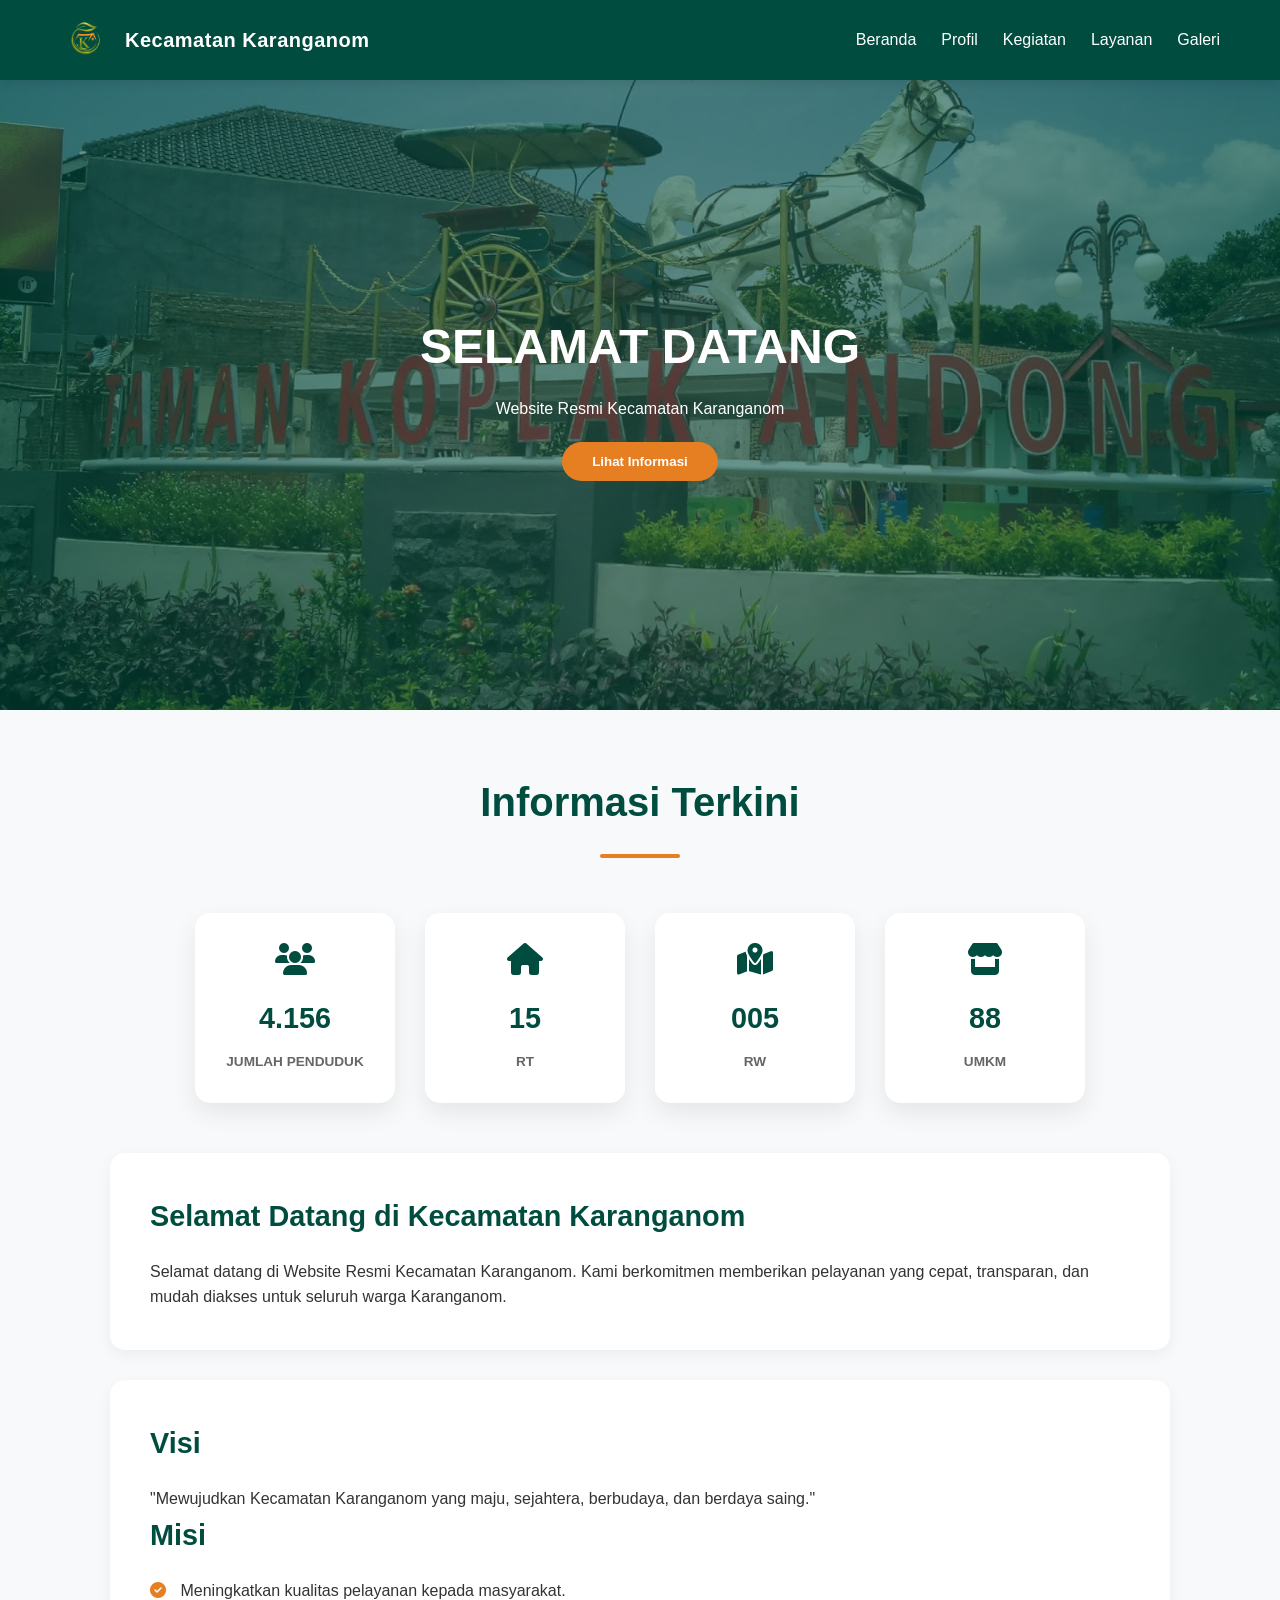
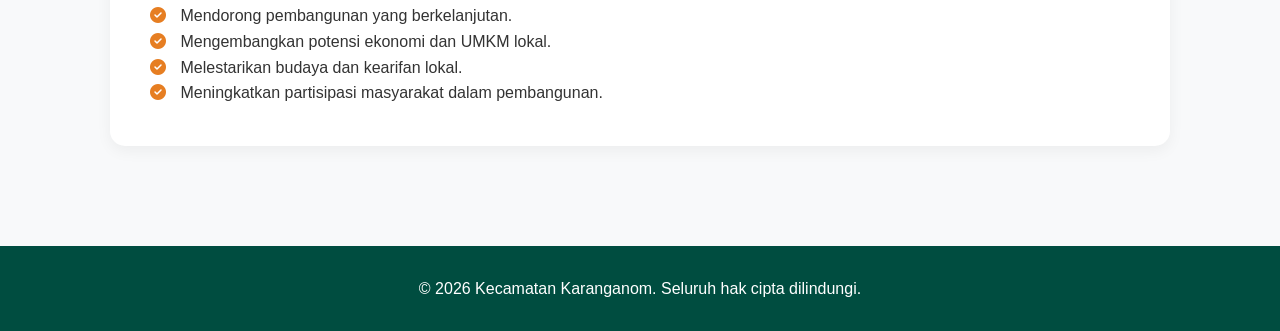
==== index.html @ 3cf6a8bb "Add files via upload" ====
<!DOCTYPE html>
<html lang="id">

<head>
    <meta charset="UTF-8">
    <meta name="viewport" content="width=device-width, initial-scale=1.0">
    <title>Kecamatan Karanganom</title>
    <link rel="icon" href="assets/logo.png" type="image/png">
    <link rel="stylesheet" href="style.css">
    <link rel="stylesheet" href="https://cdnjs.cloudflare.com/ajax/libs/font-awesome/6.4.0/css/all.min.css">

    <style>
        @media (max-width: 768px) {
            .navbar {
                flex-direction: column !important;
                text-align: center;
                gap: 15px;
            }

            .navbar nav {
                display: flex;
                flex-wrap: wrap;
                justify-content: center;
                gap: 10px;
            }

            .stats-container {
                grid-template-columns: repeat(2, 1fr) !important;
                gap: 15px;
            }

            .card-stat {
                width: 100% !important;
            }
        }
    </style>
</head>

<body>
    <header>
        <div class="container navbar">
            <div class="logo">
                <img src="assets/logo.png" alt="Logo Kelurahan">
                <h2>Kecamatan Karanganom</h2>
            </div>
            <nav>
                <a href="index.html">Beranda</a>
                <a href="profil.html">Profil</a>
                <a href="kegiatan.html">Kegiatan</a>
                <a href="download.html">Layanan</a>
                <a href="galeri.html">Galeri</a>
            </nav>
        </div>
    </header>

    <section class="hero">
        <img src="image/koplak andong.jpg" alt="Banner Kelurahan">
        <div class="hero-overlay"></div>
        <div class="hero-text">
            <h1>Selamat Datang</h1>
            <p>Website Resmi Kecamatan Karanganom</p>
            <button onclick="salam()">Lihat Informasi</button>
        </div>
    </section>

    <main class="container">
        <section class="welcome-banner" style="text-align: center; padding: 40px 0;">
            <h2 style="font-size: 2.5rem; color: #004d40;">Informasi Terkini</h2>
            <div style="width: 80px; height: 4px; background: #e67e22; margin: 15px auto; border-radius: 2px;"></div>
        </section>

        <section class="stats-container">
            <div class="card-stat">
                <i class="fas fa-users" style="font-size: 2rem; color: #004d40; margin-bottom: 10px;"></i>
                <h3>4.156</h3>
                <p>Jumlah Penduduk</p>
            </div>
            <div class="card-stat">
                <i class="fas fa-home" style="font-size: 2rem; color: #004d40; margin-bottom: 10px;"></i>
                <h3>15</h3>
                <p>RT</p>
            </div>
            <div class="card-stat">
                <i class="fas fa-map-marked-alt" style="font-size: 2rem; color: #004d40; margin-bottom: 10px;"></i>
                <h3>005</h3>
                <p>RW</p>
            </div>
            <div class="card-stat">
                <i class="fas fa-store" style="font-size: 2rem; color: #004d40; margin-bottom: 10px;"></i>
                <h3>88</h3>
                <p>UMKM</p>
            </div>
        </section>

        <section class="card-large">
            <h2>Selamat Datang di Kecamatan Karanganom</h2>
            <p>Selamat datang di Website Resmi Kecamatan Karanganom. Kami berkomitmen memberikan pelayanan yang cepat,
                transparan, dan mudah diakses untuk seluruh warga Karanganom.</p>
        </section>

        <section class="card-large visi-misi-section">
            <div class="center-content">
                <h2>Visi</h2>
                <p class="visi-text">"Mewujudkan Kecamatan Karanganom yang maju, sejahtera, berbudaya, dan berdaya
                    saing."</p>

                <h2>Misi</h2>
                <ul class="misi-list" style="list-style: none; padding: 0;">
                    <li><i class="fas fa-check-circle" style="color: #e67e22; margin-right: 10px;"></i> Meningkatkan
                        kualitas pelayanan kepada masyarakat.</li>
                    <li><i class="fas fa-check-circle" style="color: #e67e22; margin-right: 10px;"></i> Mendorong
                        pembangunan yang berkelanjutan.</li>
                    <li><i class="fas fa-check-circle" style="color: #e67e22; margin-right: 10px;"></i> Mengembangkan
                        potensi ekonomi dan UMKM lokal.</li>
                    <li><i class="fas fa-check-circle" style="color: #e67e22; margin-right: 10px;"></i> Melestarikan
                        budaya dan kearifan lokal.</li>
                    <li><i class="fas fa-check-circle" style="color: #e67e22; margin-right: 10px;"></i> Meningkatkan
                        partisipasi masyarakat dalam pembangunan.</li>
                </ul>
            </div>
        </section>
    </main>

    <footer>
        <div class="container">
            <p>&copy; 2026 Kecamatan Karanganom. Seluruh hak cipta dilindungi.</p>
        </div>
    </footer>

    <script src="script.js"></script>
</body>

</html>
---- style.css ----
/* --- 1. RESET --- */
* {
    box-sizing: border-box;
    margin: 0;
    padding: 0;
}

body {
    font-family: 'Segoe UI', Tahoma, Geneva, Verdana, sans-serif;
    background-color: #f8f9fa;
    color: #333;
    line-height: 1.6;
}

img {
    max-width: 100%;
    display: block;
}

/* --- 2. HEADER --- */
header {
    background-color: #004d40 !important;
    padding: 15px 0;
    position: sticky;
    top: 0;
    z-index: 9999;
    box-shadow: 0 2px 10px rgba(0, 0, 0, 0.1);
}

.navbar {
    display: flex;
    justify-content: space-between;
    align-items: center;
    max-width: 1200px;
    margin: 0 auto;
    padding: 0 20px;
}

.logo {
    display: flex;
    align-items: center;
    gap: 15px;
}

.logo img {
    width: 50px !important;
    height: 50px !important;
    object-fit: contain;
    border-radius: 5px;
    display: block !important;
}

.logo h2 {
    color: #ffffff;
    font-size: 20px;
    letter-spacing: 0.5px;
    margin: 0;
    line-height: 50px;
}

nav {
    display: flex;
    align-items: center;
}

nav a {
    color: #ffffff;
    text-decoration: none;
    margin-left: 25px;
    font-weight: 500;
}

nav a:hover {
    color: #80cbc4;
}

/* --- 3. HERO --- */
.hero {
    position: relative;
    height: 70vh;
    display: flex;
    align-items: center;
    justify-content: center;
    color: white;
    text-align: center;
}

.hero img {
    position: absolute;
    width: 100%;
    height: 100%;
    object-fit: cover;
    z-index: 0;
}

.hero-overlay {
    position: absolute;
    width: 100%;
    height: 100%;
    background: rgba(0, 77, 64, 0.6);
    z-index: 1;
}

.hero-text {
    position: relative;
    z-index: 2;
    padding: 20px;
}

.hero-text h1 {
    font-size: 3rem;
    margin-bottom: 10px;
    text-transform: uppercase;
}

.hero-text button {
    margin-top: 20px;
    background: #e67e22;
    border: none;
    padding: 12px 30px;
    border-radius: 25px;
    color: white;
    font-weight: bold;
    cursor: pointer;
}

/* --- 4. STATISTIK --- */
.stats-container {
    display: flex;
    justify-content: center;
    gap: 30px;
    padding: 50px 20px;
    flex-wrap: wrap;
    margin-top: -50px;
    position: relative;
    z-index: 10;
}

.card-stat {
    background: white;
    padding: 30px 20px;
    border-radius: 15px;
    box-shadow: 0 10px 25px rgba(0, 0, 0, 0.08);
    text-align: center;
    width: 200px;
}

.card-stat h3 {
    color: #004d40;
    font-size: 1.8rem;
    margin: 10px 0;
}

.card-stat p {
    font-size: 0.85rem;
    color: #666;
    font-weight: 700;
    text-transform: uppercase;
}

/* --- 5. FOTO KEGIATAN & CONTENT --- */
.kegiatan-item img,
.card-large img {
    width: 100% !important;
    height: 200px !important;
    object-fit: cover;
    border-radius: 10px;
    display: block;
}

main {
    max-width: 1100px;
    margin: 0 auto;
    padding: 20px;
}

h2 {
    color: #004d40;
    margin-bottom: 20px;
    font-size: 1.8rem;
}

.card-large {
    background: white;
    padding: 40px;
    border-radius: 15px;
    box-shadow: 0 5px 15px rgba(0, 0, 0, 0.05);
    margin-bottom: 30px;
}

footer {
    text-align: center;
    padding: 30px;
    background: #004d40;
    color: white;
    margin-top: 50px;
}

/* --- 6. RESPONSIVE (MEMPERBAIKI FOTO 1 & 2) --- */
@media (max-width: 768px) {
    .navbar {
        flex-direction: column;
        gap: 15px;
        padding: 15px;
    }

    nav {
        display: flex;
        flex-wrap: wrap;
        justify-content: center;
        gap: 10px 20px;
        width: 100%;
    }

    nav a {
        margin-left: 0 !important;
        font-size: 14px;
        white-space: nowrap;
    }

    .hero-text h1 {
        font-size: 1.8rem;
    }

    h2 {
        font-size: 1.5rem !important;
        text-align: center;
    }
}
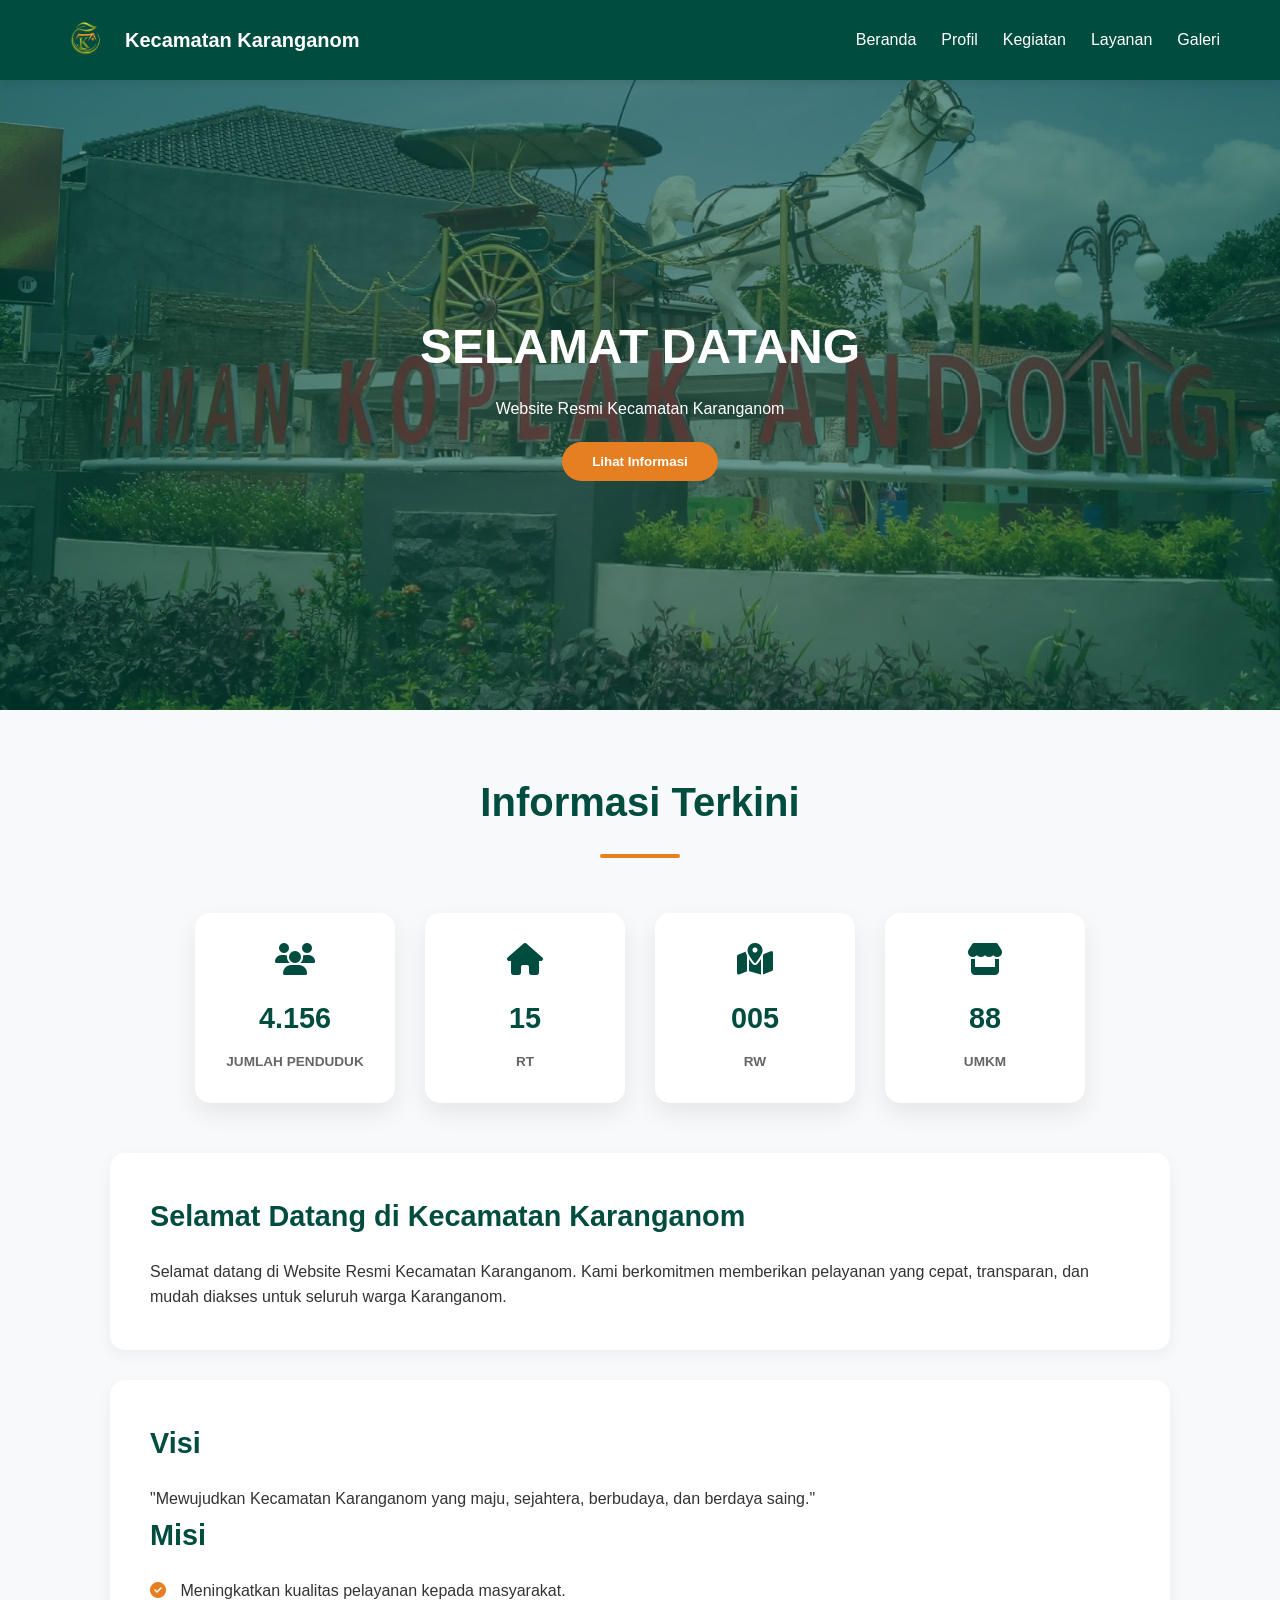
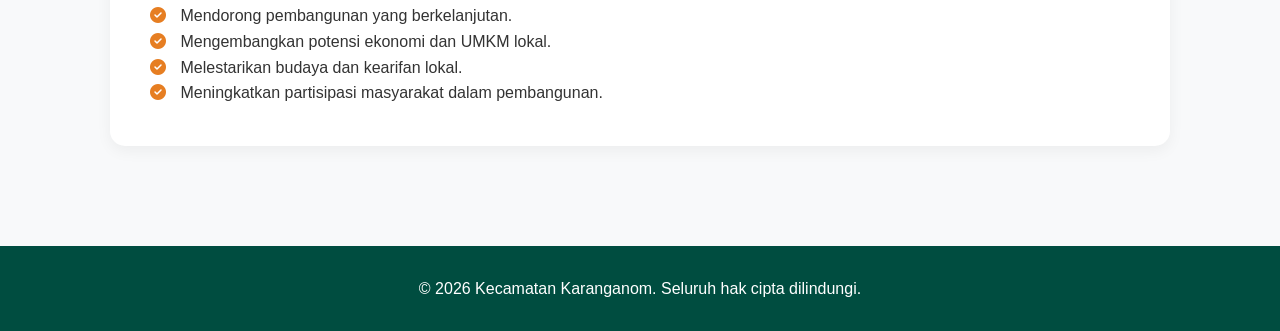
==== commit fb4d922f: "Update index.html" ====
--- a/index.html
+++ b/index.html
@@ -10,27 +10,49 @@
     <link rel="stylesheet" href="https://cdnjs.cloudflare.com/ajax/libs/font-awesome/6.4.0/css/all.min.css">
 
     <style>
-        @media (max-width: 768px) {
+        /* CSS RESPONSIF UNTUK HP - DITAMBAHKAN DI SINI */
+        @media screen and (max-width: 768px) {
+            .container {
+                width: 95% !important;
+                padding: 0 10px !important;
+            }
+
             .navbar {
                 flex-direction: column !important;
-                text-align: center;
-                gap: 15px;
+                text-align: center !important;
+                gap: 15px !important;
             }
 
             .navbar nav {
-                display: flex;
-                flex-wrap: wrap;
-                justify-content: center;
-                gap: 10px;
+                display: flex !important;
+                flex-wrap: wrap !important;
+                justify-content: center !important;
+                gap: 10px !important;
             }
 
             .stats-container {
+                display: grid !important;
                 grid-template-columns: repeat(2, 1fr) !important;
-                gap: 15px;
+                gap: 10px !important;
+                margin-top: -20px !important;
             }
 
             .card-stat {
                 width: 100% !important;
+                padding: 15px 5px !important;
+            }
+
+            h1 {
+                font-size: 1.6rem !important;
+            }
+
+            h2 {
+                font-size: 1.4rem !important;
+                text-align: center;
+            }
+
+            .hero-text {
+                padding: 10px !important;
             }
         }
     </style>
@@ -130,4 +152,4 @@
     <script src="script.js"></script>
 </body>
 
-</html>+</html>
--- a/style.css
+++ b/style.css
@@ -17,12 +17,12 @@
     display: block;
 }
 
-/* --- 2. HEADER --- */
+/* --- 2. HEADER (DIPERBAIKI: Menjadi Relative agar tidak sticky) --- */
 header {
     background-color: #004d40 !important;
     padding: 15px 0;
-    position: sticky;
-    top: 0;
+    position: relative;
+    /* Diubah dari sticky ke relative */
     z-index: 9999;
     box-shadow: 0 2px 10px rgba(0, 0, 0, 0.1);
 }
@@ -47,15 +47,12 @@
     height: 50px !important;
     object-fit: contain;
     border-radius: 5px;
-    display: block !important;
 }
 
 .logo h2 {
     color: #ffffff;
     font-size: 20px;
-    letter-spacing: 0.5px;
     margin: 0;
-    line-height: 50px;
 }
 
 nav {
@@ -158,14 +155,13 @@
     text-transform: uppercase;
 }
 
-/* --- 5. FOTO KEGIATAN & CONTENT --- */
+/* --- 5. CONTENT --- */
 .kegiatan-item img,
 .card-large img {
     width: 100% !important;
     height: 200px !important;
     object-fit: cover;
     border-radius: 10px;
-    display: block;
 }
 
 main {
@@ -196,34 +192,55 @@
     margin-top: 50px;
 }
 
-/* --- 6. RESPONSIVE (MEMPERBAIKI FOTO 1 & 2) --- */
-@media (max-width: 768px) {
+/* --- 6. RESPONSIVE --- */
+@media screen and (max-width: 768px) {
+    body {
+        overflow-x: hidden;
+    }
+
+    .container {
+        width: 95% !important;
+        padding: 0 10px !important;
+    }
+
     .navbar {
-        flex-direction: column;
-        gap: 15px;
-        padding: 15px;
-    }
-
-    nav {
-        display: flex;
-        flex-wrap: wrap;
-        justify-content: center;
-        gap: 10px 20px;
+        flex-direction: column !important;
+        text-align: center !important;
+        gap: 15px !important;
+    }
+
+    .navbar nav {
+        display: flex !important;
+        flex-wrap: wrap !important;
+        justify-content: center !important;
+        gap: 10px !important;
         width: 100%;
     }
 
-    nav a {
-        margin-left: 0 !important;
-        font-size: 14px;
-        white-space: nowrap;
-    }
-
-    .hero-text h1 {
-        font-size: 1.8rem;
+    .logo {
+        flex-direction: column !important;
+        gap: 5px !important;
+    }
+
+    .stats-container {
+        display: grid !important;
+        grid-template-columns: repeat(2, 1fr) !important;
+        gap: 10px !important;
+        margin-top: -20px !important;
+        padding: 10px !important;
+    }
+
+    .card-stat {
+        width: 100% !important;
+        padding: 15px 5px !important;
+    }
+
+    h1 {
+        font-size: 1.6rem !important;
     }
 
     h2 {
-        font-size: 1.5rem !important;
+        font-size: 1.4rem !important;
         text-align: center;
     }
-}+}
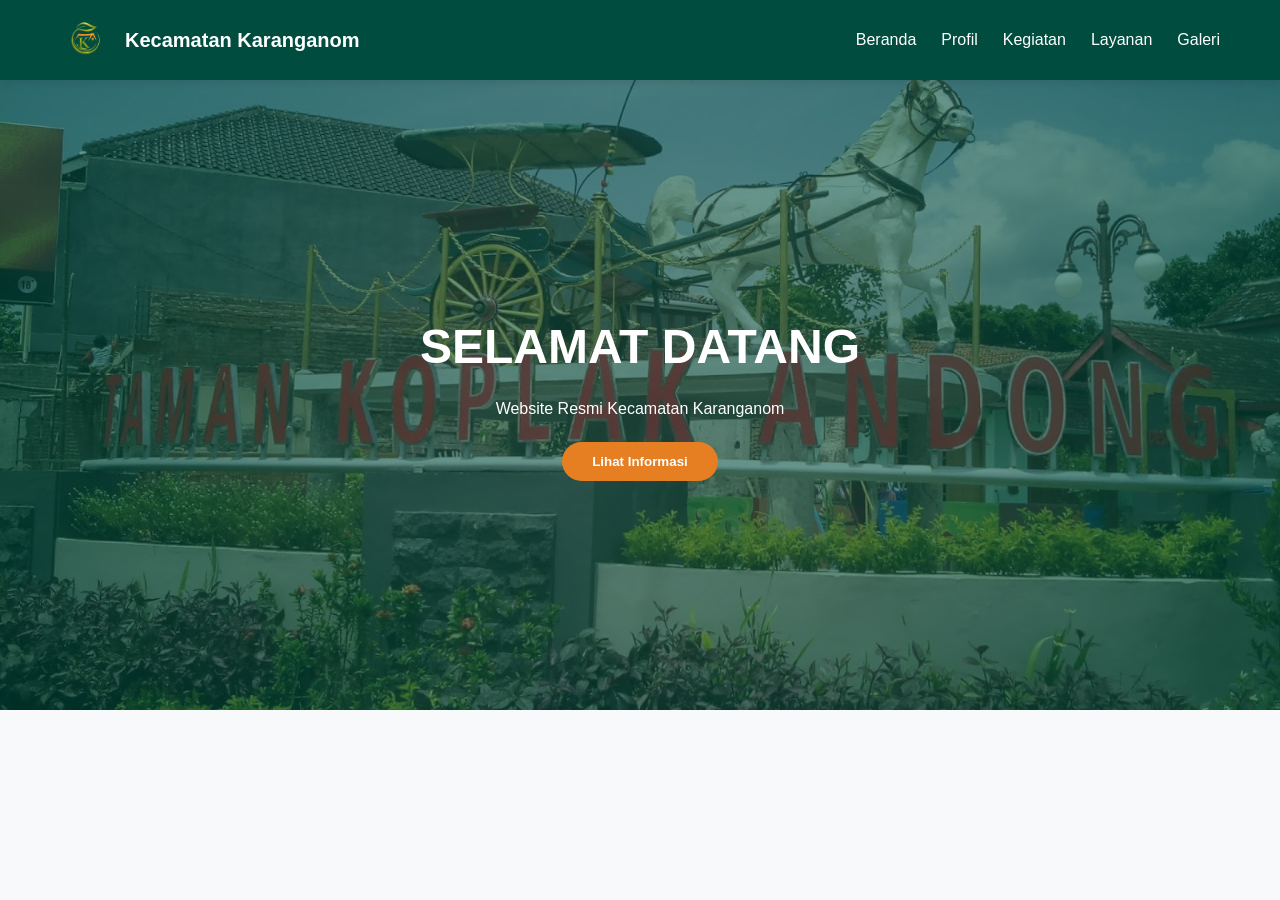
==== commit 5125c9e3: "Update index.html" ====
--- a/index.html
+++ b/index.html
@@ -1,59 +1,31 @@
 <!DOCTYPE html>
 <html lang="id">
-
 <head>
     <meta charset="UTF-8">
     <meta name="viewport" content="width=device-width, initial-scale=1.0">
     <title>Kecamatan Karanganom</title>
     <link rel="icon" href="assets/logo.png" type="image/png">
-    <link rel="stylesheet" href="style.css">
+    <link rel="stylesheet" href="style.css?v=2.0">
     <link rel="stylesheet" href="https://cdnjs.cloudflare.com/ajax/libs/font-awesome/6.4.0/css/all.min.css">
 
     <style>
-        /* CSS RESPONSIF UNTUK HP - DITAMBAHKAN DI SINI */
+        /* CSS untuk memastikan Logo & Teks tetap SEJAJAR di HP */
         @media screen and (max-width: 768px) {
-            .container {
-                width: 95% !important;
-                padding: 0 10px !important;
+            .navbar { flex-direction: column !important; }
+            
+            .logo { 
+                display: flex !important; 
+                flex-direction: row !important; /* KUNCI: Membuat logo & teks sejajar */
+                justify-content: flex-start !important; /* KUNCI: Tetap di kiri */
+                align-items: center !important; 
+                width: 100% !important; 
+                gap: 10px !important;
+                margin-bottom: 10px !important;
             }
 
-            .navbar {
-                flex-direction: column !important;
-                text-align: center !important;
-                gap: 15px !important;
-            }
-
-            .navbar nav {
-                display: flex !important;
-                flex-wrap: wrap !important;
-                justify-content: center !important;
-                gap: 10px !important;
-            }
-
-            .stats-container {
-                display: grid !important;
-                grid-template-columns: repeat(2, 1fr) !important;
-                gap: 10px !important;
-                margin-top: -20px !important;
-            }
-
-            .card-stat {
-                width: 100% !important;
-                padding: 15px 5px !important;
-            }
-
-            h1 {
-                font-size: 1.6rem !important;
-            }
-
-            h2 {
-                font-size: 1.4rem !important;
-                text-align: center;
-            }
-
-            .hero-text {
-                padding: 10px !important;
-            }
+            .logo h2 { font-size: 16px !important; margin: 0 !important; }
+            
+            nav { justify-content: center !important; gap: 10px !important; width: 100% !important; }
         }
     </style>
 </head>
@@ -62,7 +34,7 @@
     <header>
         <div class="container navbar">
             <div class="logo">
-                <img src="assets/logo.png" alt="Logo Kelurahan">
+                <img src="assets/logo.png" alt="Logo Kelurahan" style="width: 50px; height: 50px;">
                 <h2>Kecamatan Karanganom</h2>
             </div>
             <nav>
@@ -86,70 +58,8 @@
     </section>
 
     <main class="container">
-        <section class="welcome-banner" style="text-align: center; padding: 40px 0;">
-            <h2 style="font-size: 2.5rem; color: #004d40;">Informasi Terkini</h2>
-            <div style="width: 80px; height: 4px; background: #e67e22; margin: 15px auto; border-radius: 2px;"></div>
-        </section>
-
-        <section class="stats-container">
-            <div class="card-stat">
-                <i class="fas fa-users" style="font-size: 2rem; color: #004d40; margin-bottom: 10px;"></i>
-                <h3>4.156</h3>
-                <p>Jumlah Penduduk</p>
-            </div>
-            <div class="card-stat">
-                <i class="fas fa-home" style="font-size: 2rem; color: #004d40; margin-bottom: 10px;"></i>
-                <h3>15</h3>
-                <p>RT</p>
-            </div>
-            <div class="card-stat">
-                <i class="fas fa-map-marked-alt" style="font-size: 2rem; color: #004d40; margin-bottom: 10px;"></i>
-                <h3>005</h3>
-                <p>RW</p>
-            </div>
-            <div class="card-stat">
-                <i class="fas fa-store" style="font-size: 2rem; color: #004d40; margin-bottom: 10px;"></i>
-                <h3>88</h3>
-                <p>UMKM</p>
-            </div>
-        </section>
-
-        <section class="card-large">
-            <h2>Selamat Datang di Kecamatan Karanganom</h2>
-            <p>Selamat datang di Website Resmi Kecamatan Karanganom. Kami berkomitmen memberikan pelayanan yang cepat,
-                transparan, dan mudah diakses untuk seluruh warga Karanganom.</p>
-        </section>
-
-        <section class="card-large visi-misi-section">
-            <div class="center-content">
-                <h2>Visi</h2>
-                <p class="visi-text">"Mewujudkan Kecamatan Karanganom yang maju, sejahtera, berbudaya, dan berdaya
-                    saing."</p>
-
-                <h2>Misi</h2>
-                <ul class="misi-list" style="list-style: none; padding: 0;">
-                    <li><i class="fas fa-check-circle" style="color: #e67e22; margin-right: 10px;"></i> Meningkatkan
-                        kualitas pelayanan kepada masyarakat.</li>
-                    <li><i class="fas fa-check-circle" style="color: #e67e22; margin-right: 10px;"></i> Mendorong
-                        pembangunan yang berkelanjutan.</li>
-                    <li><i class="fas fa-check-circle" style="color: #e67e22; margin-right: 10px;"></i> Mengembangkan
-                        potensi ekonomi dan UMKM lokal.</li>
-                    <li><i class="fas fa-check-circle" style="color: #e67e22; margin-right: 10px;"></i> Melestarikan
-                        budaya dan kearifan lokal.</li>
-                    <li><i class="fas fa-check-circle" style="color: #e67e22; margin-right: 10px;"></i> Meningkatkan
-                        partisipasi masyarakat dalam pembangunan.</li>
-                </ul>
-            </div>
-        </section>
-    </main>
-
-    <footer>
-        <div class="container">
-            <p>&copy; 2026 Kecamatan Karanganom. Seluruh hak cipta dilindungi.</p>
-        </div>
-    </footer>
+        </main>
 
     <script src="script.js"></script>
 </body>
-
 </html>
--- a/style.css
+++ b/style.css
@@ -1,246 +1,73 @@
 /* --- 1. RESET --- */
-* {
-    box-sizing: border-box;
-    margin: 0;
-    padding: 0;
-}
+* { box-sizing: border-box; margin: 0; padding: 0; }
+body { font-family: 'Segoe UI', Tahoma, Geneva, Verdana, sans-serif; background-color: #f8f9fa; color: #333; line-height: 1.6; }
+img { max-width: 100%; display: block; }
 
-body {
-    font-family: 'Segoe UI', Tahoma, Geneva, Verdana, sans-serif;
-    background-color: #f8f9fa;
-    color: #333;
-    line-height: 1.6;
-}
-
-img {
-    max-width: 100%;
-    display: block;
-}
-
-/* --- 2. HEADER (DIPERBAIKI: Menjadi Relative agar tidak sticky) --- */
+/* --- 2. HEADER --- */
 header {
     background-color: #004d40 !important;
     padding: 15px 0;
-    position: relative;
-    /* Diubah dari sticky ke relative */
+    position: relative; /* Header tidak lagi menempel saat scroll */
     z-index: 9999;
     box-shadow: 0 2px 10px rgba(0, 0, 0, 0.1);
 }
 
-.navbar {
-    display: flex;
-    justify-content: space-between;
-    align-items: center;
-    max-width: 1200px;
-    margin: 0 auto;
-    padding: 0 20px;
-}
-
-.logo {
-    display: flex;
-    align-items: center;
-    gap: 15px;
-}
-
-.logo img {
-    width: 50px !important;
-    height: 50px !important;
-    object-fit: contain;
-    border-radius: 5px;
-}
-
-.logo h2 {
-    color: #ffffff;
-    font-size: 20px;
-    margin: 0;
-}
-
-nav {
-    display: flex;
-    align-items: center;
-}
-
-nav a {
-    color: #ffffff;
-    text-decoration: none;
-    margin-left: 25px;
-    font-weight: 500;
-}
-
-nav a:hover {
-    color: #80cbc4;
-}
+.navbar { display: flex; justify-content: space-between; align-items: center; max-width: 1200px; margin: 0 auto; padding: 0 20px; }
+.logo { display: flex; align-items: center; gap: 15px; }
+.logo img { width: 50px !important; height: 50px !important; object-fit: contain; border-radius: 5px; }
+.logo h2 { color: #ffffff; font-size: 20px; margin: 0; }
+nav { display: flex; align-items: center; }
+nav a { color: #ffffff; text-decoration: none; margin-left: 25px; font-weight: 500; }
+nav a:hover { color: #80cbc4; }
 
 /* --- 3. HERO --- */
-.hero {
-    position: relative;
-    height: 70vh;
-    display: flex;
-    align-items: center;
-    justify-content: center;
-    color: white;
-    text-align: center;
-}
-
-.hero img {
-    position: absolute;
-    width: 100%;
-    height: 100%;
-    object-fit: cover;
-    z-index: 0;
-}
-
-.hero-overlay {
-    position: absolute;
-    width: 100%;
-    height: 100%;
-    background: rgba(0, 77, 64, 0.6);
-    z-index: 1;
-}
-
-.hero-text {
-    position: relative;
-    z-index: 2;
-    padding: 20px;
-}
-
-.hero-text h1 {
-    font-size: 3rem;
-    margin-bottom: 10px;
-    text-transform: uppercase;
-}
-
-.hero-text button {
-    margin-top: 20px;
-    background: #e67e22;
-    border: none;
-    padding: 12px 30px;
-    border-radius: 25px;
-    color: white;
-    font-weight: bold;
-    cursor: pointer;
-}
+.hero { position: relative; height: 70vh; display: flex; align-items: center; justify-content: center; color: white; text-align: center; }
+.hero img { position: absolute; width: 100%; height: 100%; object-fit: cover; z-index: 0; }
+.hero-overlay { position: absolute; width: 100%; height: 100%; background: rgba(0, 77, 64, 0.6); z-index: 1; }
+.hero-text { position: relative; z-index: 2; padding: 20px; }
+.hero-text h1 { font-size: 3rem; margin-bottom: 10px; text-transform: uppercase; }
+.hero-text button { margin-top: 20px; background: #e67e22; border: none; padding: 12px 30px; border-radius: 25px; color: white; font-weight: bold; cursor: pointer; }
 
 /* --- 4. STATISTIK --- */
-.stats-container {
-    display: flex;
-    justify-content: center;
-    gap: 30px;
-    padding: 50px 20px;
-    flex-wrap: wrap;
-    margin-top: -50px;
-    position: relative;
-    z-index: 10;
-}
-
-.card-stat {
-    background: white;
-    padding: 30px 20px;
-    border-radius: 15px;
-    box-shadow: 0 10px 25px rgba(0, 0, 0, 0.08);
-    text-align: center;
-    width: 200px;
-}
-
-.card-stat h3 {
-    color: #004d40;
-    font-size: 1.8rem;
-    margin: 10px 0;
-}
-
-.card-stat p {
-    font-size: 0.85rem;
-    color: #666;
-    font-weight: 700;
-    text-transform: uppercase;
-}
+.stats-container { display: flex; justify-content: center; gap: 30px; padding: 50px 20px; flex-wrap: wrap; margin-top: -50px; position: relative; z-index: 10; }
+.card-stat { background: white; padding: 30px 20px; border-radius: 15px; box-shadow: 0 10px 25px rgba(0, 0, 0, 0.08); text-align: center; width: 200px; }
+.card-stat h3 { color: #004d40; font-size: 1.8rem; margin: 10px 0; }
+.card-stat p { font-size: 0.85rem; color: #666; font-weight: 700; text-transform: uppercase; }
 
 /* --- 5. CONTENT --- */
-.kegiatan-item img,
-.card-large img {
-    width: 100% !important;
-    height: 200px !important;
-    object-fit: cover;
-    border-radius: 10px;
-}
-
-main {
-    max-width: 1100px;
-    margin: 0 auto;
-    padding: 20px;
-}
-
-h2 {
-    color: #004d40;
-    margin-bottom: 20px;
-    font-size: 1.8rem;
-}
-
-.card-large {
-    background: white;
-    padding: 40px;
-    border-radius: 15px;
-    box-shadow: 0 5px 15px rgba(0, 0, 0, 0.05);
-    margin-bottom: 30px;
-}
-
-footer {
-    text-align: center;
-    padding: 30px;
-    background: #004d40;
-    color: white;
-    margin-top: 50px;
-}
+.kegiatan-item img, .card-large img { width: 100% !important; height: 200px !important; object-fit: cover; border-radius: 10px; }
+main { max-width: 1100px; margin: 0 auto; padding: 20px; }
+h2 { color: #004d40; margin-bottom: 20px; font-size: 1.8rem; }
+.card-large { background: white; padding: 40px; border-radius: 15px; box-shadow: 0 5px 15px rgba(0, 0, 0, 0.05); margin-bottom: 30px; }
+footer { text-align: center; padding: 30px; background: #004d40; color: white; margin-top: 50px; }
 
 /* --- 6. RESPONSIVE --- */
 @media screen and (max-width: 768px) {
-    body {
-        overflow-x: hidden;
+    body { overflow-x: hidden; }
+    .container { width: 95% !important; padding: 0 10px !important; }
+    
+    /* Header diubah agar Logo & Teks Tetap Horizontal (Row) */
+    .navbar { flex-direction: column !important; padding: 15px 10px !important; }
+    .logo { 
+        flex-direction: row !important; /* Diubah agar tidak menumpuk */
+        justify-content: flex-start !important; 
+        width: 100%; 
+        margin-bottom: 10px; 
     }
-
-    .container {
-        width: 95% !important;
-        padding: 0 10px !important;
+    .logo h2 { font-size: 16px !important; }
+    
+    .navbar nav { 
+        display: flex !important; 
+        flex-wrap: wrap !important; 
+        justify-content: center !important; 
+        gap: 10px !important; 
+        width: 100%; 
     }
-
-    .navbar {
-        flex-direction: column !important;
-        text-align: center !important;
-        gap: 15px !important;
-    }
-
-    .navbar nav {
-        display: flex !important;
-        flex-wrap: wrap !important;
-        justify-content: center !important;
-        gap: 10px !important;
-        width: 100%;
-    }
-
-    .logo {
-        flex-direction: column !important;
-        gap: 5px !important;
-    }
-
-    .stats-container {
-        display: grid !important;
-        grid-template-columns: repeat(2, 1fr) !important;
-        gap: 10px !important;
-        margin-top: -20px !important;
-        padding: 10px !important;
-    }
-
-    .card-stat {
-        width: 100% !important;
-        padding: 15px 5px !important;
-    }
-
-    h1 {
-        font-size: 1.6rem !important;
-    }
-
-    h2 {
-        font-size: 1.4rem !important;
-        text-align: center;
-    }
+    
+    /* Statistik grid 2x2 */
+    .stats-container { display: grid !important; grid-template-columns: repeat(2, 1fr) !important; gap: 10px !important; margin-top: -20px !important; padding: 10px !important; }
+    .card-stat { width: 100% !important; padding: 15px 5px !important; }
+    
+    h1 { font-size: 1.6rem !important; }
+    h2 { font-size: 1.4rem !important; text-align: center; }
 }
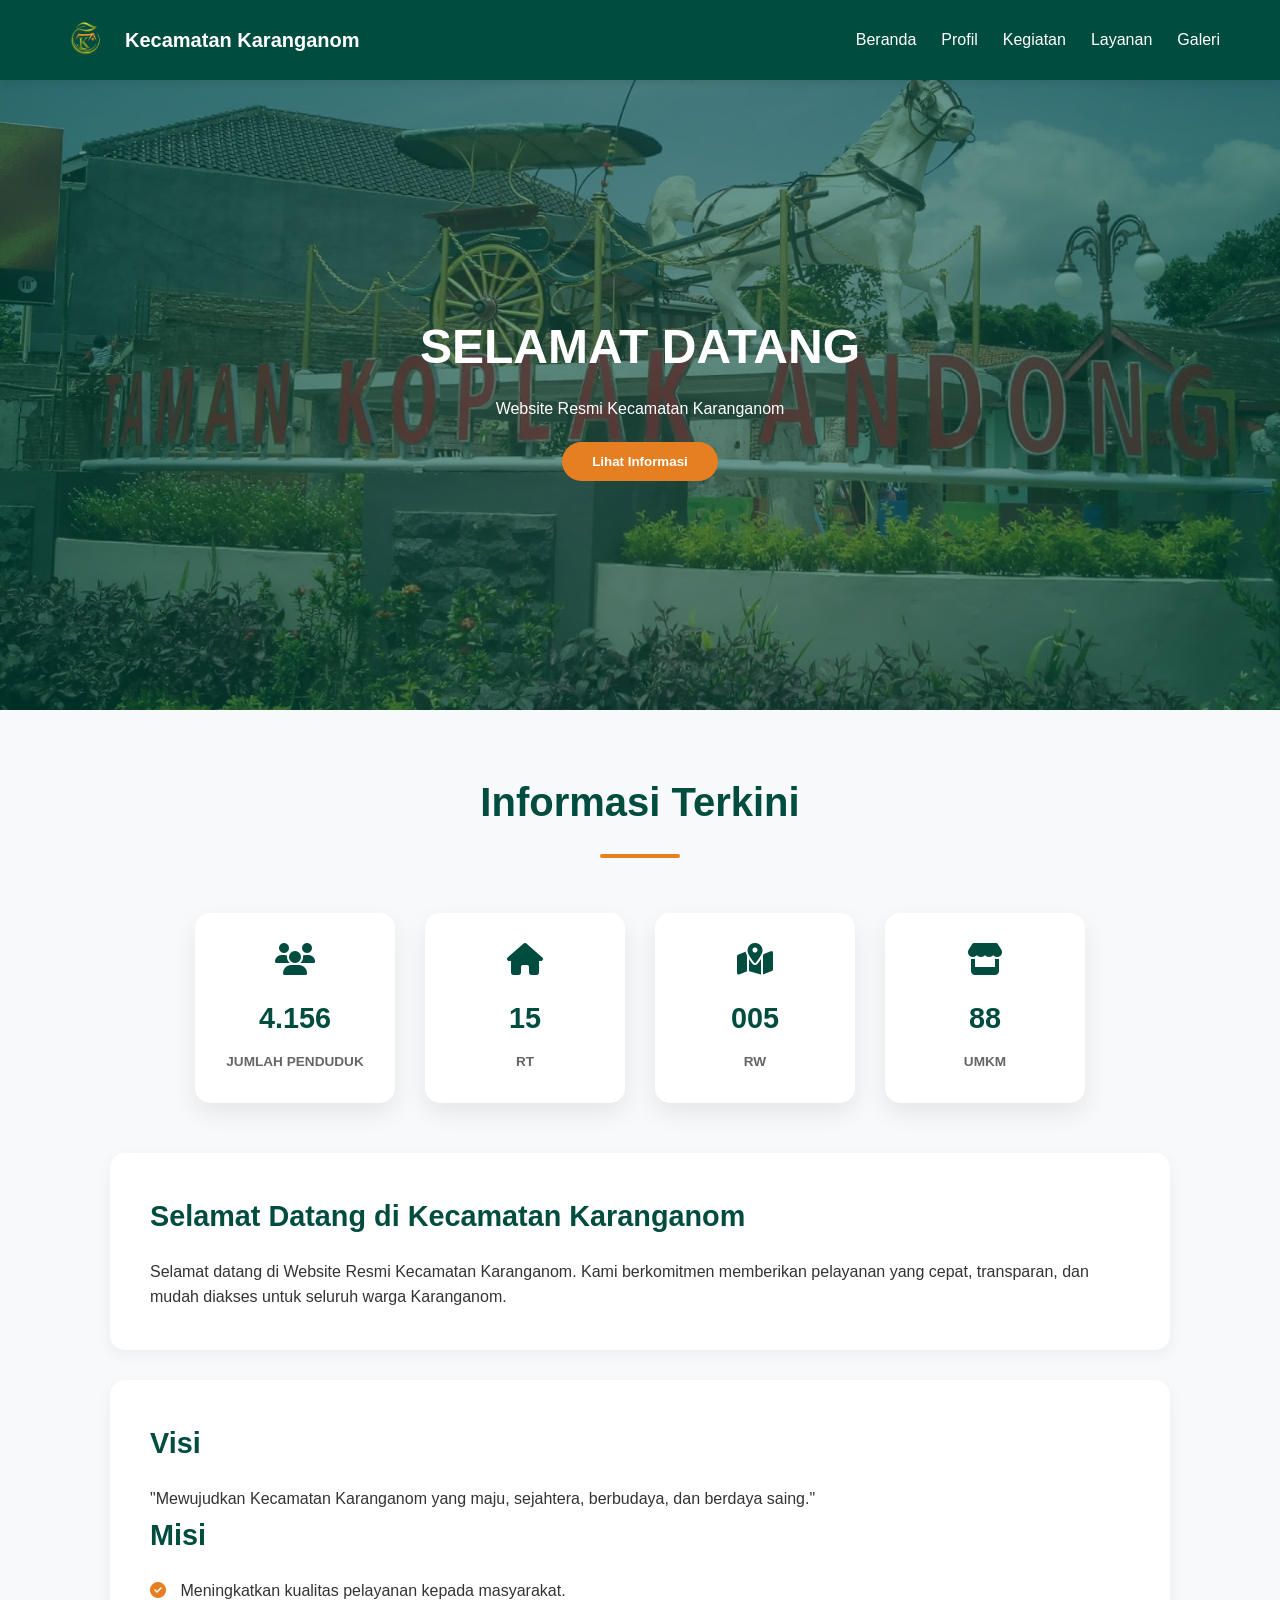
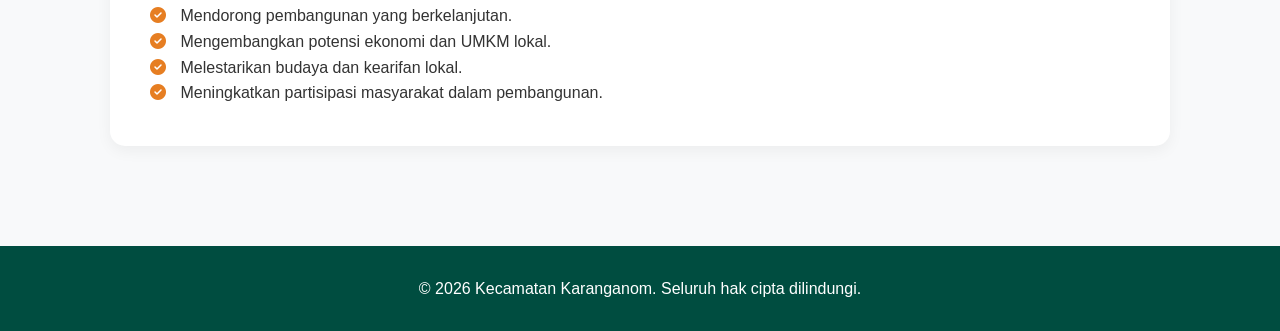
==== commit 85e643d2: "Update index.html" ====
--- a/index.html
+++ b/index.html
@@ -1,31 +1,59 @@
 <!DOCTYPE html>
 <html lang="id">
+
 <head>
     <meta charset="UTF-8">
     <meta name="viewport" content="width=device-width, initial-scale=1.0">
     <title>Kecamatan Karanganom</title>
     <link rel="icon" href="assets/logo.png" type="image/png">
-    <link rel="stylesheet" href="style.css?v=2.0">
+    <link rel="stylesheet" href="style.css">
     <link rel="stylesheet" href="https://cdnjs.cloudflare.com/ajax/libs/font-awesome/6.4.0/css/all.min.css">
 
     <style>
-        /* CSS untuk memastikan Logo & Teks tetap SEJAJAR di HP */
+        /* CSS RESPONSIF UNTUK HP - DITAMBAHKAN DI SINI */
         @media screen and (max-width: 768px) {
-            .navbar { flex-direction: column !important; }
-            
-            .logo { 
-                display: flex !important; 
-                flex-direction: row !important; /* KUNCI: Membuat logo & teks sejajar */
-                justify-content: flex-start !important; /* KUNCI: Tetap di kiri */
-                align-items: center !important; 
-                width: 100% !important; 
-                gap: 10px !important;
-                margin-bottom: 10px !important;
+            .container {
+                width: 95% !important;
+                padding: 0 10px !important;
             }
 
-            .logo h2 { font-size: 16px !important; margin: 0 !important; }
-            
-            nav { justify-content: center !important; gap: 10px !important; width: 100% !important; }
+            .navbar {
+                flex-direction: column !important;
+                text-align: center !important;
+                gap: 15px !important;
+            }
+
+            .navbar nav {
+                display: flex !important;
+                flex-wrap: wrap !important;
+                justify-content: center !important;
+                gap: 10px !important;
+            }
+
+            .stats-container {
+                display: grid !important;
+                grid-template-columns: repeat(2, 1fr) !important;
+                gap: 10px !important;
+                margin-top: -20px !important;
+            }
+
+            .card-stat {
+                width: 100% !important;
+                padding: 15px 5px !important;
+            }
+
+            h1 {
+                font-size: 1.6rem !important;
+            }
+
+            h2 {
+                font-size: 1.4rem !important;
+                text-align: center;
+            }
+
+            .hero-text {
+                padding: 10px !important;
+            }
         }
     </style>
 </head>
@@ -34,7 +62,7 @@
     <header>
         <div class="container navbar">
             <div class="logo">
-                <img src="assets/logo.png" alt="Logo Kelurahan" style="width: 50px; height: 50px;">
+                <img src="assets/logo.png" alt="Logo Kelurahan">
                 <h2>Kecamatan Karanganom</h2>
             </div>
             <nav>
@@ -58,8 +86,70 @@
     </section>
 
     <main class="container">
-        </main>
+        <section class="welcome-banner" style="text-align: center; padding: 40px 0;">
+            <h2 style="font-size: 2.5rem; color: #004d40;">Informasi Terkini</h2>
+            <div style="width: 80px; height: 4px; background: #e67e22; margin: 15px auto; border-radius: 2px;"></div>
+        </section>
+
+        <section class="stats-container">
+            <div class="card-stat">
+                <i class="fas fa-users" style="font-size: 2rem; color: #004d40; margin-bottom: 10px;"></i>
+                <h3>4.156</h3>
+                <p>Jumlah Penduduk</p>
+            </div>
+            <div class="card-stat">
+                <i class="fas fa-home" style="font-size: 2rem; color: #004d40; margin-bottom: 10px;"></i>
+                <h3>15</h3>
+                <p>RT</p>
+            </div>
+            <div class="card-stat">
+                <i class="fas fa-map-marked-alt" style="font-size: 2rem; color: #004d40; margin-bottom: 10px;"></i>
+                <h3>005</h3>
+                <p>RW</p>
+            </div>
+            <div class="card-stat">
+                <i class="fas fa-store" style="font-size: 2rem; color: #004d40; margin-bottom: 10px;"></i>
+                <h3>88</h3>
+                <p>UMKM</p>
+            </div>
+        </section>
+
+        <section class="card-large">
+            <h2>Selamat Datang di Kecamatan Karanganom</h2>
+            <p>Selamat datang di Website Resmi Kecamatan Karanganom. Kami berkomitmen memberikan pelayanan yang cepat,
+                transparan, dan mudah diakses untuk seluruh warga Karanganom.</p>
+        </section>
+
+        <section class="card-large visi-misi-section">
+            <div class="center-content">
+                <h2>Visi</h2>
+                <p class="visi-text">"Mewujudkan Kecamatan Karanganom yang maju, sejahtera, berbudaya, dan berdaya
+                    saing."</p>
+
+                <h2>Misi</h2>
+                <ul class="misi-list" style="list-style: none; padding: 0;">
+                    <li><i class="fas fa-check-circle" style="color: #e67e22; margin-right: 10px;"></i> Meningkatkan
+                        kualitas pelayanan kepada masyarakat.</li>
+                    <li><i class="fas fa-check-circle" style="color: #e67e22; margin-right: 10px;"></i> Mendorong
+                        pembangunan yang berkelanjutan.</li>
+                    <li><i class="fas fa-check-circle" style="color: #e67e22; margin-right: 10px;"></i> Mengembangkan
+                        potensi ekonomi dan UMKM lokal.</li>
+                    <li><i class="fas fa-check-circle" style="color: #e67e22; margin-right: 10px;"></i> Melestarikan
+                        budaya dan kearifan lokal.</li>
+                    <li><i class="fas fa-check-circle" style="color: #e67e22; margin-right: 10px;"></i> Meningkatkan
+                        partisipasi masyarakat dalam pembangunan.</li>
+                </ul>
+            </div>
+        </section>
+    </main>
+
+    <footer>
+        <div class="container">
+            <p>&copy; 2026 Kecamatan Karanganom. Seluruh hak cipta dilindungi.</p>
+        </div>
+    </footer>
 
     <script src="script.js"></script>
 </body>
+
 </html>
--- a/style.css
+++ b/style.css
@@ -7,7 +7,7 @@
 header {
     background-color: #004d40 !important;
     padding: 15px 0;
-    position: relative; /* Header tidak lagi menempel saat scroll */
+    position: relative;
     z-index: 9999;
     box-shadow: 0 2px 10px rgba(0, 0, 0, 0.1);
 }
@@ -45,29 +45,33 @@
 @media screen and (max-width: 768px) {
     body { overflow-x: hidden; }
     .container { width: 95% !important; padding: 0 10px !important; }
-    
-    /* Header diubah agar Logo & Teks Tetap Horizontal (Row) */
+
     .navbar { flex-direction: column !important; padding: 15px 10px !important; }
+
+    /* KUNCI: Logo & Teks Sejajar Horizontal */
     .logo { 
-        flex-direction: row !important; /* Diubah agar tidak menumpuk */
+        display: flex !important;
+        flex-direction: row !important; 
         justify-content: flex-start !important; 
-        width: 100%; 
-        margin-bottom: 10px; 
+        align-items: center !important;
+        width: 100% !important; 
+        margin-bottom: 15px !important;
+        gap: 15px !important;
     }
-    .logo h2 { font-size: 16px !important; }
-    
+
+    .logo h2 { font-size: 18px !important; }
+
     .navbar nav { 
         display: flex !important; 
         flex-wrap: wrap !important; 
         justify-content: center !important; 
         gap: 10px !important; 
-        width: 100%; 
+        width: 100% !important; 
     }
-    
-    /* Statistik grid 2x2 */
+
     .stats-container { display: grid !important; grid-template-columns: repeat(2, 1fr) !important; gap: 10px !important; margin-top: -20px !important; padding: 10px !important; }
     .card-stat { width: 100% !important; padding: 15px 5px !important; }
-    
+
     h1 { font-size: 1.6rem !important; }
     h2 { font-size: 1.4rem !important; text-align: center; }
 }
